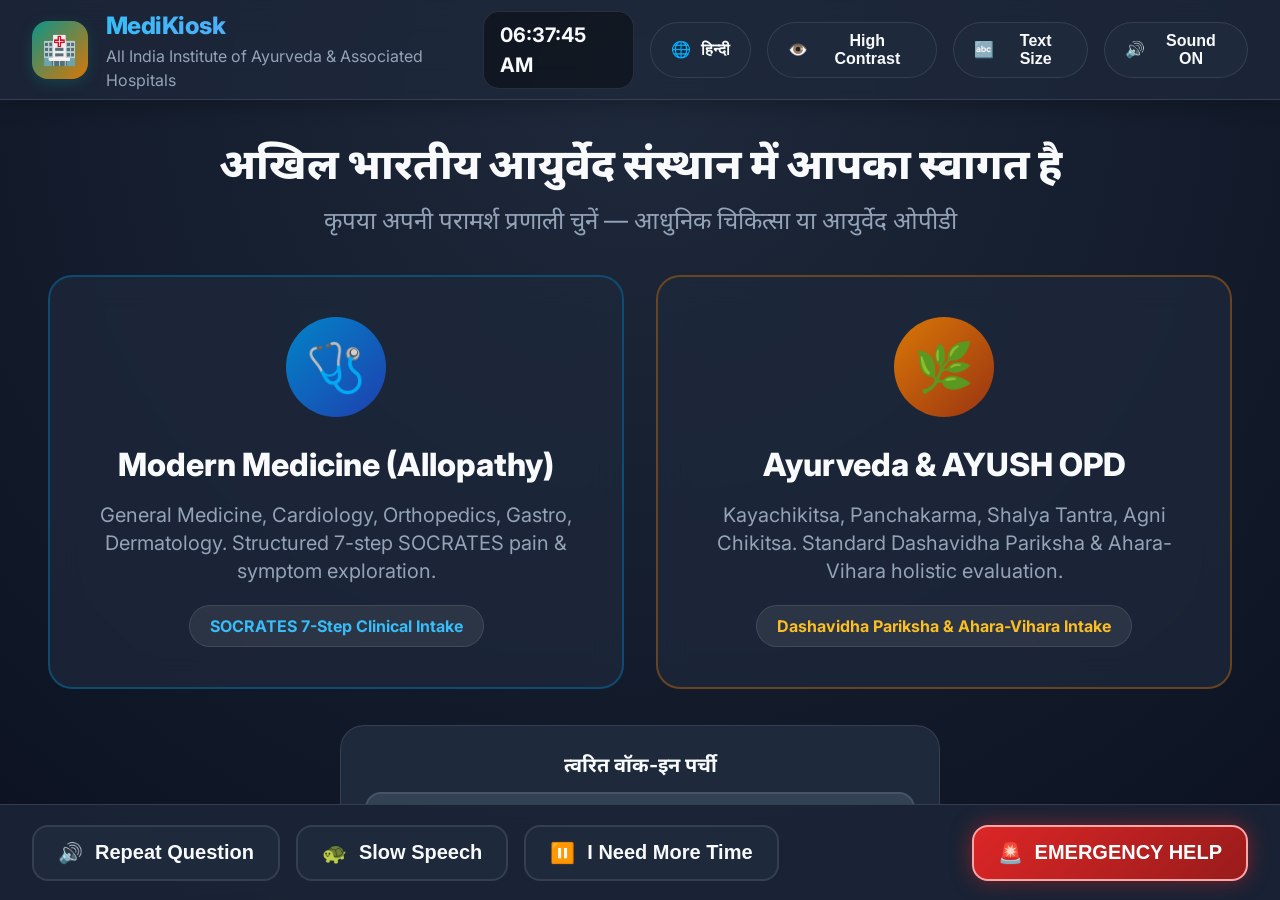
==== frontend_patient_kiosk/index.html @ 1a15a037 "feat: complete Patient Kiosk (Phase 3), Web Portals Suite (Phase 4), and DPDP shredding with E2E sce" ====
<!DOCTYPE html>
<html lang="hi">
<head>
    <meta charset="UTF-8">
    <meta name="viewport" content="width=device-width, initial-scale=1.0, maximum-scale=1.0, user-scalable=no">
    <title>MediKiosk — Multilingual OPD Case-Taking & Clinical Intake Kiosk</title>
    <meta name="description" content="AI-Powered Multilingual Clinical Intake Kiosk for Allopathic & AYUSH OPDs (AIIA / SIH26047)">
    
    <!-- Design System & Stylesheets -->
    <link rel="stylesheet" href="css/design_system.css">
    <link rel="stylesheet" href="css/kiosk_layout.css">
    <link rel="stylesheet" href="css/components.css">
</head>
<body>
    <div class="kiosk-app-container" id="app-root">
        <!-- Top Status & Header Bar -->
        <div id="header-root"></div>

        <!-- Main Dynamic Viewport -->
        <main class="kiosk-viewport" id="viewport-root" role="main" aria-live="polite">
            <!-- Dynamic Screens Loaded by App Coordinator -->
        </main>

        <!-- Bottom Universal Accessibility Controller -->
        <div id="footer-root"></div>

        <!-- Fullscreen Modals Container -->
        <div id="modal-root"></div>
    </div>

    <!-- Main Module Script -->
    <script type="module" src="js/app.js"></script>
</body>
</html>
---- frontend_patient_kiosk/css/design_system.css ----
/* ==========================================================================
   MediKiosk Design System & Accessibility Tokens (Vanilla CSS)
   ========================================================================== */

@import url('https://fonts.googleapis.com/css2?family=Inter:wght@400;500;600;700;800&family=Noto+Sans+Devanagari:wght@400;500;700&family=Noto+Sans+Gurmukhi:wght@400;600;700&display=swap');

:root {
  /* Color Palette - Clinical & Ayurvedic Parity */
  --primary-teal: #0d9488;
  --primary-teal-dark: #0f766e;
  --primary-teal-light: #ccfbf1;
  --primary-teal-glow: rgba(13, 148, 136, 0.25);

  --ayush-saffron: #d97706;
  --ayush-saffron-dark: #b45309;
  --ayush-saffron-light: #fef3c7;
  --ayush-saffron-glow: rgba(217, 119, 6, 0.25);

  --allopathy-blue: #0284c7;
  --allopathy-blue-dark: #0369a1;
  --allopathy-blue-light: #e0f2fe;

  --emergency-red: #dc2626;
  --emergency-red-dark: #991b1b;
  --emergency-red-light: #fee2e2;

  --amber-warning: #f59e0b;
  --success-green: #10b981;

  /* Neutral Dark Mode (Default Kiosk Theme) */
  --bg-main: #0b1120;
  --bg-surface: #1e293b;
  --bg-surface-elevated: #334155;
  --border-subtle: rgba(255, 255, 255, 0.1);
  --border-focus: #38bdf8;

  --text-primary: #f8fafc;
  --text-secondary: #94a3b8;
  --text-muted: #64748b;
  --text-inverse: #0f172a;

  /* Glassmorphism */
  --glass-bg: rgba(30, 41, 59, 0.75);
  --glass-border: rgba(255, 255, 255, 0.12);
  --glass-blur: blur(16px);
  --glass-shadow: 0 8px 32px 0 rgba(0, 0, 0, 0.37);

  /* Typography */
  --font-family: 'Inter', 'Noto Sans Devanagari', 'Noto Sans Gurmukhi', sans-serif;
  --font-size-sm: 16px;
  --font-size-base: 20px;
  --font-size-lg: 24px;
  --font-size-xl: 32px;
  --font-size-2xl: 42px;
  --font-size-hero: 56px;

  /* Accessibility & Tap Target Spacings */
  --tap-target-min: 56px;
  --tap-target-large: 72px;
  --radius-sm: 8px;
  --radius-md: 16px;
  --radius-lg: 24px;
  --radius-full: 9999px;

  /* Transitions */
  --transition-fast: 150ms cubic-bezier(0.4, 0, 0.2, 1);
  --transition-normal: 250ms cubic-bezier(0.4, 0, 0.2, 1);
  --transition-bounce: 400ms cubic-bezier(0.34, 1.56, 0.64, 1);
}

/* ==========================================================================
   High-Contrast Mode (Elderly & Low-Vision Accessibility)
   ========================================================================== */
body.high-contrast {
  --bg-main: #000000;
  --bg-surface: #000000;
  --bg-surface-elevated: #1a1a1a;
  --border-subtle: #ffffff;
  --border-focus: #ffff00;
  --text-primary: #ffffff;
  --text-secondary: #ffff00;
  --text-muted: #e2e8f0;
  --primary-teal: #00ffff;
  --ayush-saffron: #ffcc00;
  --emergency-red: #ff0000;
  --glass-bg: #000000;
  --glass-border: #ffffff;
  --glass-blur: none;
}

body.large-text {
  --font-size-sm: 20px;
  --font-size-base: 26px;
  --font-size-lg: 32px;
  --font-size-xl: 40px;
  --font-size-2xl: 52px;
  --font-size-hero: 68px;
  --tap-target-min: 68px;
  --tap-target-large: 84px;
}

/* Global Reset & Base */
*, *::before, *::after {
  box-sizing: border-box;
  margin: 0;
  padding: 0;
  -webkit-tap-highlight-color: transparent;
  user-select: none;
}

html, body {
  width: 100vw;
  height: 100vh;
  overflow: hidden;
  background-color: var(--bg-main);
  color: var(--text-primary);
  font-family: var(--font-family);
  font-size: var(--font-size-base);
  line-height: 1.5;
  -webkit-font-smoothing: antialiased;
}

/* Focus and Active States for Accessibility */
:focus-visible {
  outline: 4px solid var(--border-focus);
  outline-offset: 4px;
}

/* Screen Reader Only Utility */
.sr-only {
  position: absolute;
  width: 1px;
  height: 1px;
  padding: 0;
  margin: -1px;
  overflow: hidden;
  clip: rect(0, 0, 0, 0);
  white-space: nowrap;
  border-width: 0;
}
---- frontend_patient_kiosk/css/kiosk_layout.css ----
/* ==========================================================================
   MediKiosk Fullscreen Kiosk Layout & Status Bars
   ========================================================================== */

.kiosk-app-container {
  display: flex;
  flex-direction: column;
  width: 100vw;
  height: 100vh;
  position: relative;
  background: radial-gradient(circle at 50% 10%, #1e293b 0%, #0b1120 100%);
}

/* Header Bar */
.kiosk-header {
  height: 100px;
  background: var(--glass-bg);
  backdrop-filter: var(--glass-blur);
  border-bottom: 1px solid var(--glass-border);
  display: flex;
  align-items: center;
  justify-content: space-between;
  padding: 0 32px;
  z-index: 50;
  box-shadow: 0 4px 20px rgba(0, 0, 0, 0.25);
}

.kiosk-branding {
  display: flex;
  align-items: center;
  gap: 18px;
}

.kiosk-logo-badge {
  width: 58px;
  height: 58px;
  border-radius: var(--radius-md);
  background: linear-gradient(135deg, var(--primary-teal), var(--ayush-saffron));
  display: flex;
  align-items: center;
  justify-content: center;
  font-size: 28px;
  box-shadow: 0 4px 14px var(--primary-teal-glow);
}

.kiosk-title-group h1 {
  font-size: var(--font-size-lg);
  font-weight: 800;
  letter-spacing: -0.5px;
  background: linear-gradient(90deg, #38bdf8, #818cf8);
  -webkit-background-clip: text;
  -webkit-text-fill-color: transparent;
}

.kiosk-title-group p {
  font-size: var(--font-size-sm);
  color: var(--text-secondary);
}

.kiosk-header-actions {
  display: flex;
  align-items: center;
  gap: 16px;
}

.header-btn {
  height: var(--tap-target-min);
  padding: 0 20px;
  border-radius: var(--radius-full);
  background: var(--bg-surface);
  border: 1px solid var(--border-subtle);
  color: var(--text-primary);
  font-size: var(--font-size-sm);
  font-weight: 600;
  display: flex;
  align-items: center;
  gap: 10px;
  cursor: pointer;
  transition: all var(--transition-fast);
}

.header-btn:hover, .header-btn:active {
  background: var(--bg-surface-elevated);
  border-color: var(--border-focus);
  transform: translateY(-2px);
}

.header-btn.active {
  background: var(--primary-teal);
  color: #ffffff;
  border-color: var(--primary-teal-light);
  box-shadow: 0 0 16px var(--primary-teal-glow);
}

.clock-badge {
  font-size: var(--font-size-base);
  font-weight: 700;
  color: var(--text-primary);
  padding: 8px 16px;
  background: rgba(0, 0, 0, 0.4);
  border-radius: var(--radius-md);
  border: 1px solid var(--border-subtle);
}

/* Main Viewport Content */
.kiosk-viewport {
  flex: 1;
  position: relative;
  overflow-y: auto;
  overflow-x: hidden;
  display: flex;
  flex-direction: column;
  padding: 32px 48px;
}

/* Bottom Accessibility Bar */
.kiosk-footer-accessibility {
  height: 96px;
  background: var(--glass-bg);
  backdrop-filter: var(--glass-blur);
  border-top: 1px solid var(--glass-border);
  display: flex;
  align-items: center;
  justify-content: space-between;
  padding: 0 32px;
  z-index: 50;
}

.access-btn-group {
  display: flex;
  align-items: center;
  gap: 16px;
}

.access-btn {
  height: var(--tap-target-min);
  padding: 0 24px;
  border-radius: var(--radius-md);
  background: var(--bg-surface);
  border: 2px solid var(--border-subtle);
  color: var(--text-primary);
  font-size: var(--font-size-base);
  font-weight: 700;
  display: flex;
  align-items: center;
  gap: 12px;
  cursor: pointer;
  transition: all var(--transition-fast);
}

.access-btn:active {
  transform: scale(0.96);
}

.access-btn.emergency-btn {
  background: linear-gradient(135deg, var(--emergency-red), var(--emergency-red-dark));
  border-color: #fca5a5;
  color: #ffffff;
  box-shadow: 0 0 20px rgba(220, 38, 38, 0.5);
  animation: pulse-glow 2s infinite;
}

@keyframes pulse-glow {
  0%, 100% { box-shadow: 0 0 15px rgba(220, 38, 38, 0.4); }
  50% { box-shadow: 0 0 30px rgba(220, 38, 38, 0.8); }
}

/* Fullscreen Modals */
.kiosk-modal-overlay {
  position: fixed;
  top: 0;
  left: 0;
  width: 100vw;
  height: 100vh;
  background: rgba(0, 0, 0, 0.85);
  backdrop-filter: blur(8px);
  display: flex;
  align-items: center;
  justify-content: center;
  z-index: 100;
}

.kiosk-modal-card {
  width: 90%;
  max-width: 680px;
  background: var(--bg-surface);
  border: 2px solid var(--primary-teal);
  border-radius: var(--radius-lg);
  padding: 40px;
  box-shadow: 0 20px 50px rgba(0, 0, 0, 0.6);
  text-align: center;
  animation: modal-pop 300ms var(--transition-bounce);
}

@keyframes modal-pop {
  0% { transform: scale(0.85); opacity: 0; }
  100% { transform: scale(1); opacity: 1; }
}
---- frontend_patient_kiosk/css/components.css ----
/* ==========================================================================
   MediKiosk Interactive Components & Animation Styles
   ========================================================================== */

/* 50/50 Dual Discipline Cards */
.discipline-grid {
  display: grid;
  grid-template-columns: 1fr 1fr;
  gap: 32px;
  width: 100%;
  max-width: 1200px;
  margin: auto;
}

.discipline-card {
  background: var(--glass-bg);
  backdrop-filter: var(--glass-blur);
  border: 2px solid var(--border-subtle);
  border-radius: var(--radius-lg);
  padding: 40px 32px;
  display: flex;
  flex-direction: column;
  align-items: center;
  text-align: center;
  cursor: pointer;
  transition: all var(--transition-normal);
  position: relative;
  overflow: hidden;
}

.discipline-card:hover, .discipline-card:active {
  transform: translateY(-6px) scale(1.02);
}

.discipline-card.allopathy {
  border-color: rgba(2, 132, 199, 0.4);
}
.discipline-card.allopathy:hover {
  border-color: var(--allopathy-blue);
  box-shadow: 0 12px 36px rgba(2, 132, 199, 0.35);
}

.discipline-card.ayush {
  border-color: rgba(217, 119, 6, 0.4);
}
.discipline-card.ayush:hover {
  border-color: var(--ayush-saffron);
  box-shadow: 0 12px 36px rgba(217, 119, 6, 0.35);
}

.discipline-icon {
  width: 100px;
  height: 100px;
  border-radius: var(--radius-full);
  display: flex;
  align-items: center;
  justify-content: center;
  font-size: 48px;
  margin-bottom: 24px;
}

.discipline-card.allopathy .discipline-icon {
  background: linear-gradient(135deg, var(--allopathy-blue), #1e40af);
}

.discipline-card.ayush .discipline-icon {
  background: linear-gradient(135deg, var(--ayush-saffron), #9a3412);
}

.discipline-title {
  font-size: var(--font-size-xl);
  font-weight: 800;
  margin-bottom: 12px;
}

.discipline-subtitle {
  font-size: var(--font-size-base);
  color: var(--text-secondary);
  line-height: 1.4;
  margin-bottom: 20px;
}

.discipline-badge {
  padding: 8px 20px;
  border-radius: var(--radius-full);
  font-size: var(--font-size-sm);
  font-weight: 700;
  background: rgba(255, 255, 255, 0.08);
  border: 1px solid var(--border-subtle);
}

/* Voice Turn-Taking Pulse Sphere */
.voice-sphere-container {
  display: flex;
  flex-direction: column;
  align-items: center;
  justify-content: center;
  margin: 32px 0;
  position: relative;
}

.voice-sphere {
  width: 140px;
  height: 140px;
  border-radius: var(--radius-full);
  background: linear-gradient(135deg, var(--primary-teal), #0284c7);
  display: flex;
  align-items: center;
  justify-content: center;
  font-size: 56px;
  box-shadow: 0 0 30px var(--primary-teal-glow);
  position: relative;
  cursor: pointer;
  transition: transform var(--transition-bounce);
}

.voice-sphere.recording {
  background: linear-gradient(135deg, #ef4444, #dc2626);
  box-shadow: 0 0 40px rgba(239, 68, 68, 0.7);
  animation: pulse-ring 1.5s infinite;
}

@keyframes pulse-ring {
  0% { transform: scale(1); box-shadow: 0 0 0 0 rgba(239, 68, 68, 0.7); }
  70% { transform: scale(1.08); box-shadow: 0 0 0 30px rgba(239, 68, 68, 0); }
  100% { transform: scale(1); box-shadow: 0 0 0 0 rgba(239, 68, 68, 0); }
}

/* Audio Waveform Canvas / Bars */
.audio-waveform {
  display: flex;
  align-items: center;
  justify-content: center;
  gap: 6px;
  height: 48px;
  margin-top: 16px;
}

.waveform-bar {
  width: 6px;
  height: 12px;
  background: var(--primary-teal);
  border-radius: 4px;
  transition: height 100ms ease;
}

/* Large Touch Chips */
.chip-grid {
  display: flex;
  flex-wrap: wrap;
  gap: 16px;
  justify-content: center;
  max-width: 900px;
  margin: 24px auto;
}

.touch-chip {
  min-height: var(--tap-target-min);
  padding: 14px 28px;
  border-radius: var(--radius-full);
  background: var(--bg-surface);
  border: 2px solid var(--border-subtle);
  color: var(--text-primary);
  font-size: var(--font-size-base);
  font-weight: 600;
  display: flex;
  align-items: center;
  gap: 12px;
  cursor: pointer;
  transition: all var(--transition-fast);
}

.touch-chip:hover, .touch-chip:active {
  background: var(--bg-surface-elevated);
  border-color: var(--primary-teal);
  transform: translateY(-2px);
}

.touch-chip.selected {
  background: var(--primary-teal);
  border-color: #5eead4;
  color: #ffffff;
  box-shadow: 0 0 20px var(--primary-teal-glow);
}

/* Pain Severity Scale (0 to 10) */
.pain-scale-grid {
  display: grid;
  grid-template-columns: repeat(11, 1fr);
  gap: 8px;
  width: 100%;
  max-width: 900px;
  margin: 24px auto;
}

.pain-btn {
  height: var(--tap-target-large);
  border-radius: var(--radius-md);
  border: 2px solid var(--border-subtle);
  background: var(--bg-surface);
  color: var(--text-primary);
  font-size: var(--font-size-lg);
  font-weight: 800;
  display: flex;
  flex-direction: column;
  align-items: center;
  justify-content: center;
  cursor: pointer;
  transition: all var(--transition-fast);
}

.pain-btn:hover {
  transform: scale(1.08);
}

.pain-btn.selected {
  border-color: #ffffff;
  box-shadow: 0 0 20px rgba(255, 255, 255, 0.5);
}

/* Step Progress Indicator */
.step-progress-bar {
  display: flex;
  align-items: center;
  justify-content: center;
  gap: 12px;
  margin-bottom: 24px;
}

.progress-dot {
  width: 16px;
  height: 16px;
  border-radius: var(--radius-full);
  background: var(--bg-surface-elevated);
  border: 2px solid var(--border-subtle);
  transition: all var(--transition-normal);
}

.progress-dot.active {
  background: var(--primary-teal);
  border-color: #5eead4;
  transform: scale(1.3);
  box-shadow: 0 0 12px var(--primary-teal-glow);
}

.progress-dot.completed {
  background: var(--success-green);
  border-color: #86efac;
}

/* Thermal Receipt Print Card */
.thermal-slip-card {
  width: 100%;
  max-width: 460px;
  background: #ffffff;
  color: #0f172a;
  border-radius: var(--radius-md);
  padding: 32px 24px;
  margin: auto;
  box-shadow: 0 16px 40px rgba(0, 0, 0, 0.4);
  font-family: 'Courier New', Courier, monospace;
  text-align: center;
  position: relative;
}

.slip-divider {
  border-top: 2px dashed #94a3b8;
  margin: 16px 0;
}

.slip-token-number {
  font-size: 64px;
  font-weight: 900;
  color: #0f172a;
  letter-spacing: -1px;
}

.qr-code-box {
  display: flex;
  align-items: center;
  justify-content: center;
  margin: 20px 0;
}
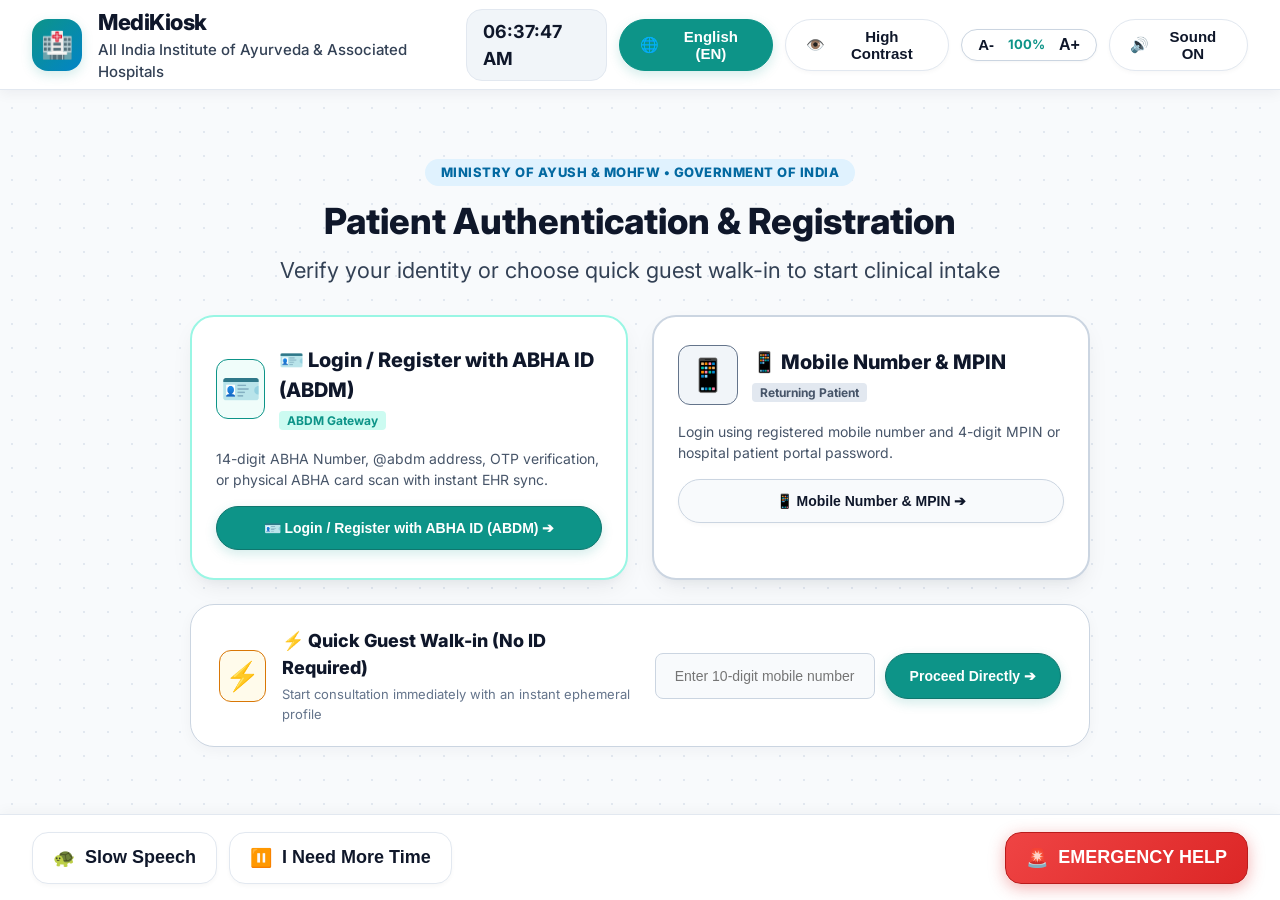
==== commit d82583cb: "feat: complete multilingual patient kiosk, hospital network, and dedicated physician console" ====
--- a/frontend_patient_kiosk/index.html
+++ b/frontend_patient_kiosk/index.html
@@ -1,5 +1,5 @@
 <!DOCTYPE html>
-<html lang="hi">
+<html lang="en">
 <head>
     <meta charset="UTF-8">
     <meta name="viewport" content="width=device-width, initial-scale=1.0, maximum-scale=1.0, user-scalable=no">
--- a/frontend_patient_kiosk/css/design_system.css
+++ b/frontend_patient_kiosk/css/design_system.css
@@ -1,63 +1,66 @@
 /* ==========================================================================
-   MediKiosk Design System & Accessibility Tokens (Vanilla CSS)
+   MediKiosk Design System & Accessibility Tokens (Hospital Clinical White Theme)
    ========================================================================== */
 
 @import url('https://fonts.googleapis.com/css2?family=Inter:wght@400;500;600;700;800&family=Noto+Sans+Devanagari:wght@400;500;700&family=Noto+Sans+Gurmukhi:wght@400;600;700&display=swap');
 
 :root {
-  /* Color Palette - Clinical & Ayurvedic Parity */
+  /* Dynamic Accessibility Font Scale Multiplier */
+  --font-scale: 1;
+
+  /* Color Palette - Calming Clinical & Ayurvedic Parity */
   --primary-teal: #0d9488;
   --primary-teal-dark: #0f766e;
-  --primary-teal-light: #ccfbf1;
-  --primary-teal-glow: rgba(13, 148, 136, 0.25);
+  --primary-teal-light: #f0fdfa;
+  --primary-teal-glow: rgba(13, 148, 136, 0.18);
 
   --ayush-saffron: #d97706;
   --ayush-saffron-dark: #b45309;
-  --ayush-saffron-light: #fef3c7;
-  --ayush-saffron-glow: rgba(217, 119, 6, 0.25);
+  --ayush-saffron-light: #fffbeb;
+  --ayush-saffron-glow: rgba(217, 119, 6, 0.18);
 
   --allopathy-blue: #0284c7;
   --allopathy-blue-dark: #0369a1;
-  --allopathy-blue-light: #e0f2fe;
+  --allopathy-blue-light: #f0f9ff;
 
   --emergency-red: #dc2626;
   --emergency-red-dark: #991b1b;
-  --emergency-red-light: #fee2e2;
+  --emergency-red-light: #fef2f2;
 
-  --amber-warning: #f59e0b;
-  --success-green: #10b981;
+  --amber-warning: #d97706;
+  --success-green: #059669;
 
-  /* Neutral Dark Mode (Default Kiosk Theme) */
-  --bg-main: #0b1120;
-  --bg-surface: #1e293b;
-  --bg-surface-elevated: #334155;
-  --border-subtle: rgba(255, 255, 255, 0.1);
-  --border-focus: #38bdf8;
+  /* Hospital Clean White & Slate Tones */
+  --bg-main: #f8fafc;
+  --bg-surface: #ffffff;
+  --bg-surface-elevated: #f1f5f9;
+  --border-subtle: #e2e8f0;
+  --border-focus: #0284c7;
 
-  --text-primary: #f8fafc;
-  --text-secondary: #94a3b8;
+  --text-primary: #0f172a;
+  --text-secondary: #334155;
   --text-muted: #64748b;
-  --text-inverse: #0f172a;
+  --text-inverse: #ffffff;
 
-  /* Glassmorphism */
-  --glass-bg: rgba(30, 41, 59, 0.75);
-  --glass-border: rgba(255, 255, 255, 0.12);
-  --glass-blur: blur(16px);
-  --glass-shadow: 0 8px 32px 0 rgba(0, 0, 0, 0.37);
+  /* Clinical Glass & Elevation Cards */
+  --glass-bg: rgba(255, 255, 255, 0.95);
+  --glass-border: #e2e8f0;
+  --glass-blur: blur(12px);
+  --glass-shadow: 0 10px 25px -5px rgba(15, 23, 42, 0.08), 0 8px 10px -6px rgba(15, 23, 42, 0.04);
 
-  /* Typography */
+  /* Typography Scales Cleanly with --font-scale */
   --font-family: 'Inter', 'Noto Sans Devanagari', 'Noto Sans Gurmukhi', sans-serif;
-  --font-size-sm: 16px;
-  --font-size-base: 20px;
-  --font-size-lg: 24px;
-  --font-size-xl: 32px;
-  --font-size-2xl: 42px;
-  --font-size-hero: 56px;
+  --font-size-sm: calc(15px * var(--font-scale, 1));
+  --font-size-base: calc(18px * var(--font-scale, 1));
+  --font-size-lg: calc(22px * var(--font-scale, 1));
+  --font-size-xl: calc(28px * var(--font-scale, 1));
+  --font-size-2xl: calc(36px * var(--font-scale, 1));
+  --font-size-hero: calc(48px * var(--font-scale, 1));
 
   /* Accessibility & Tap Target Spacings */
-  --tap-target-min: 56px;
-  --tap-target-large: 72px;
-  --radius-sm: 8px;
+  --tap-target-min: 52px;
+  --tap-target-large: 68px;
+  --radius-sm: 10px;
   --radius-md: 16px;
   --radius-lg: 24px;
   --radius-full: 9999px;
@@ -68,9 +71,7 @@
   --transition-bounce: 400ms cubic-bezier(0.34, 1.56, 0.64, 1);
 }
 
-/* ==========================================================================
-   High-Contrast Mode (Elderly & Low-Vision Accessibility)
-   ========================================================================== */
+/* High-Contrast Mode */
 body.high-contrast {
   --bg-main: #000000;
   --bg-surface: #000000;
@@ -86,17 +87,6 @@
   --glass-bg: #000000;
   --glass-border: #ffffff;
   --glass-blur: none;
-}
-
-body.large-text {
-  --font-size-sm: 20px;
-  --font-size-base: 26px;
-  --font-size-lg: 32px;
-  --font-size-xl: 40px;
-  --font-size-2xl: 52px;
-  --font-size-hero: 68px;
-  --tap-target-min: 68px;
-  --tap-target-large: 84px;
 }
 
 /* Global Reset & Base */
--- a/frontend_patient_kiosk/css/kiosk_layout.css
+++ b/frontend_patient_kiosk/css/kiosk_layout.css
@@ -1,5 +1,5 @@
 /* ==========================================================================
-   MediKiosk Fullscreen Kiosk Layout & Status Bars
+   MediKiosk Fullscreen Kiosk Layout & Status Bars (Hospital Clean White Theme)
    ========================================================================== */
 
 .kiosk-app-container {
@@ -8,67 +8,68 @@
   width: 100vw;
   height: 100vh;
   position: relative;
-  background: radial-gradient(circle at 50% 10%, #1e293b 0%, #0b1120 100%);
+  background: #f8fafc;
+  background-image: radial-gradient(#e2e8f0 1px, transparent 1px);
+  background-size: 24px 24px;
 }
 
 /* Header Bar */
 .kiosk-header {
-  height: 100px;
-  background: var(--glass-bg);
-  backdrop-filter: var(--glass-blur);
-  border-bottom: 1px solid var(--glass-border);
+  height: 90px;
+  background: #ffffff;
+  border-bottom: 1px solid var(--border-subtle);
   display: flex;
   align-items: center;
   justify-content: space-between;
   padding: 0 32px;
   z-index: 50;
-  box-shadow: 0 4px 20px rgba(0, 0, 0, 0.25);
+  box-shadow: 0 4px 12px rgba(15, 23, 42, 0.05);
 }
 
 .kiosk-branding {
   display: flex;
   align-items: center;
-  gap: 18px;
+  gap: 16px;
 }
 
 .kiosk-logo-badge {
-  width: 58px;
-  height: 58px;
+  width: 52px;
+  height: 52px;
   border-radius: var(--radius-md);
-  background: linear-gradient(135deg, var(--primary-teal), var(--ayush-saffron));
+  background: linear-gradient(135deg, var(--primary-teal), #0284c7);
   display: flex;
   align-items: center;
   justify-content: center;
-  font-size: 28px;
-  box-shadow: 0 4px 14px var(--primary-teal-glow);
+  font-size: 26px;
+  color: #ffffff;
+  box-shadow: 0 4px 12px var(--primary-teal-glow);
 }
 
 .kiosk-title-group h1 {
   font-size: var(--font-size-lg);
   font-weight: 800;
   letter-spacing: -0.5px;
-  background: linear-gradient(90deg, #38bdf8, #818cf8);
-  -webkit-background-clip: text;
-  -webkit-text-fill-color: transparent;
+  color: #0f172a;
 }
 
 .kiosk-title-group p {
   font-size: var(--font-size-sm);
   color: var(--text-secondary);
+  font-weight: 500;
 }
 
 .kiosk-header-actions {
   display: flex;
   align-items: center;
-  gap: 16px;
+  gap: 12px;
 }
 
 .header-btn {
   height: var(--tap-target-min);
   padding: 0 20px;
   border-radius: var(--radius-full);
-  background: var(--bg-surface);
-  border: 1px solid var(--border-subtle);
+  background: #ffffff;
+  border: 1.5px solid var(--border-subtle);
   color: var(--text-primary);
   font-size: var(--font-size-sm);
   font-weight: 600;
@@ -76,20 +77,21 @@
   align-items: center;
   gap: 10px;
   cursor: pointer;
+  box-shadow: 0 2px 4px rgba(0, 0, 0, 0.03);
   transition: all var(--transition-fast);
 }
 
 .header-btn:hover, .header-btn:active {
   background: var(--bg-surface-elevated);
   border-color: var(--border-focus);
-  transform: translateY(-2px);
+  transform: translateY(-1px);
 }
 
 .header-btn.active {
   background: var(--primary-teal);
   color: #ffffff;
-  border-color: var(--primary-teal-light);
-  box-shadow: 0 0 16px var(--primary-teal-glow);
+  border-color: var(--primary-teal-dark);
+  box-shadow: 0 4px 12px var(--primary-teal-glow);
 }
 
 .clock-badge {
@@ -97,7 +99,7 @@
   font-weight: 700;
   color: var(--text-primary);
   padding: 8px 16px;
-  background: rgba(0, 0, 0, 0.4);
+  background: #f1f5f9;
   border-radius: var(--radius-md);
   border: 1px solid var(--border-subtle);
 }
@@ -110,59 +112,65 @@
   overflow-x: hidden;
   display: flex;
   flex-direction: column;
-  padding: 32px 48px;
+  padding: 28px 40px;
 }
 
 /* Bottom Accessibility Bar */
 .kiosk-footer-accessibility {
-  height: 96px;
-  background: var(--glass-bg);
-  backdrop-filter: var(--glass-blur);
-  border-top: 1px solid var(--glass-border);
+  height: 86px;
+  background: #ffffff;
+  border-top: 1px solid var(--border-subtle);
   display: flex;
   align-items: center;
   justify-content: space-between;
   padding: 0 32px;
   z-index: 50;
+  box-shadow: 0 -4px 12px rgba(15, 23, 42, 0.03);
 }
 
 .access-btn-group {
   display: flex;
   align-items: center;
-  gap: 16px;
+  gap: 12px;
 }
 
 .access-btn {
   height: var(--tap-target-min);
-  padding: 0 24px;
+  padding: 0 20px;
   border-radius: var(--radius-md);
-  background: var(--bg-surface);
-  border: 2px solid var(--border-subtle);
+  background: #ffffff;
+  border: 1.5px solid var(--border-subtle);
   color: var(--text-primary);
   font-size: var(--font-size-base);
   font-weight: 700;
   display: flex;
   align-items: center;
-  gap: 12px;
+  gap: 10px;
   cursor: pointer;
+  box-shadow: 0 2px 4px rgba(0, 0, 0, 0.03);
   transition: all var(--transition-fast);
 }
 
+.access-btn:hover {
+  background: #f8fafc;
+  border-color: #94a3b8;
+}
+
 .access-btn:active {
-  transform: scale(0.96);
+  transform: scale(0.97);
 }
 
 .access-btn.emergency-btn {
-  background: linear-gradient(135deg, var(--emergency-red), var(--emergency-red-dark));
-  border-color: #fca5a5;
+  background: linear-gradient(135deg, #ef4444, #dc2626);
+  border-color: #b91c1c;
   color: #ffffff;
-  box-shadow: 0 0 20px rgba(220, 38, 38, 0.5);
+  box-shadow: 0 4px 16px rgba(220, 38, 38, 0.35);
   animation: pulse-glow 2s infinite;
 }
 
 @keyframes pulse-glow {
-  0%, 100% { box-shadow: 0 0 15px rgba(220, 38, 38, 0.4); }
-  50% { box-shadow: 0 0 30px rgba(220, 38, 38, 0.8); }
+  0%, 100% { box-shadow: 0 0 10px rgba(220, 38, 38, 0.3); }
+  50% { box-shadow: 0 0 24px rgba(220, 38, 38, 0.6); }
 }
 
 /* Fullscreen Modals */
@@ -172,8 +180,8 @@
   left: 0;
   width: 100vw;
   height: 100vh;
-  background: rgba(0, 0, 0, 0.85);
-  backdrop-filter: blur(8px);
+  background: rgba(15, 23, 42, 0.65);
+  backdrop-filter: blur(6px);
   display: flex;
   align-items: center;
   justify-content: center;
@@ -183,16 +191,16 @@
 .kiosk-modal-card {
   width: 90%;
   max-width: 680px;
-  background: var(--bg-surface);
+  background: #ffffff;
   border: 2px solid var(--primary-teal);
   border-radius: var(--radius-lg);
-  padding: 40px;
-  box-shadow: 0 20px 50px rgba(0, 0, 0, 0.6);
+  padding: 36px;
+  box-shadow: 0 25px 50px -12px rgba(15, 23, 42, 0.25);
   text-align: center;
-  animation: modal-pop 300ms var(--transition-bounce);
+  animation: modal-pop 250ms var(--transition-bounce);
 }
 
 @keyframes modal-pop {
-  0% { transform: scale(0.85); opacity: 0; }
+  0% { transform: scale(0.9); opacity: 0; }
   100% { transform: scale(1); opacity: 1; }
 }
--- a/frontend_patient_kiosk/css/components.css
+++ b/frontend_patient_kiosk/css/components.css
@@ -1,5 +1,5 @@
 /* ==========================================================================
-   MediKiosk Interactive Components & Animation Styles
+   MediKiosk Interactive Components & Animation Styles (Hospital White Theme)
    ========================================================================== */
 
 /* 50/50 Dual Discipline Cards */
@@ -13,11 +13,10 @@
 }
 
 .discipline-card {
-  background: var(--glass-bg);
-  backdrop-filter: var(--glass-blur);
+  background: var(--bg-surface);
   border: 2px solid var(--border-subtle);
   border-radius: var(--radius-lg);
-  padding: 40px 32px;
+  padding: 36px 32px;
   display: flex;
   flex-direction: column;
   align-items: center;
@@ -26,57 +25,62 @@
   transition: all var(--transition-normal);
   position: relative;
   overflow: hidden;
+  box-shadow: var(--glass-shadow);
 }
 
 .discipline-card:hover, .discipline-card:active {
-  transform: translateY(-6px) scale(1.02);
+  transform: translateY(-5px);
+  box-shadow: 0 20px 35px -10px rgba(15, 23, 42, 0.12);
 }
 
 .discipline-card.allopathy {
-  border-color: rgba(2, 132, 199, 0.4);
+  border-color: #bae6fd;
 }
 .discipline-card.allopathy:hover {
   border-color: var(--allopathy-blue);
-  box-shadow: 0 12px 36px rgba(2, 132, 199, 0.35);
+  box-shadow: 0 20px 35px -10px rgba(2, 132, 199, 0.2);
 }
 
 .discipline-card.ayush {
-  border-color: rgba(217, 119, 6, 0.4);
+  border-color: #fde68a;
 }
 .discipline-card.ayush:hover {
   border-color: var(--ayush-saffron);
-  box-shadow: 0 12px 36px rgba(217, 119, 6, 0.35);
+  box-shadow: 0 20px 35px -10px rgba(217, 119, 6, 0.2);
 }
 
 .discipline-icon {
-  width: 100px;
-  height: 100px;
-  border-radius: var(--radius-full);
-  display: flex;
-  align-items: center;
-  justify-content: center;
-  font-size: 48px;
-  margin-bottom: 24px;
+  width: 90px;
+  height: 90px;
+  border-radius: var(--radius-full);
+  display: flex;
+  align-items: center;
+  justify-content: center;
+  font-size: 44px;
+  margin-bottom: 20px;
 }
 
 .discipline-card.allopathy .discipline-icon {
-  background: linear-gradient(135deg, var(--allopathy-blue), #1e40af);
+  background: linear-gradient(135deg, #0284c7, #0369a1);
+  color: #ffffff;
 }
 
 .discipline-card.ayush .discipline-icon {
-  background: linear-gradient(135deg, var(--ayush-saffron), #9a3412);
+  background: linear-gradient(135deg, #d97706, #b45309);
+  color: #ffffff;
 }
 
 .discipline-title {
   font-size: var(--font-size-xl);
   font-weight: 800;
+  color: var(--text-primary);
   margin-bottom: 12px;
 }
 
 .discipline-subtitle {
   font-size: var(--font-size-base);
   color: var(--text-secondary);
-  line-height: 1.4;
+  line-height: 1.5;
   margin-bottom: 20px;
 }
 
@@ -85,7 +89,7 @@
   border-radius: var(--radius-full);
   font-size: var(--font-size-sm);
   font-weight: 700;
-  background: rgba(255, 255, 255, 0.08);
+  background: var(--bg-surface-elevated);
   border: 1px solid var(--border-subtle);
 }
 
@@ -95,34 +99,39 @@
   flex-direction: column;
   align-items: center;
   justify-content: center;
-  margin: 32px 0;
+  margin: 24px 0;
   position: relative;
 }
 
 .voice-sphere {
-  width: 140px;
-  height: 140px;
+  width: 120px;
+  height: 120px;
   border-radius: var(--radius-full);
   background: linear-gradient(135deg, var(--primary-teal), #0284c7);
   display: flex;
   align-items: center;
   justify-content: center;
-  font-size: 56px;
-  box-shadow: 0 0 30px var(--primary-teal-glow);
+  font-size: 50px;
+  color: #ffffff;
+  box-shadow: 0 10px 25px var(--primary-teal-glow);
   position: relative;
   cursor: pointer;
-  transition: transform var(--transition-bounce);
+  transition: transform var(--transition-bounce), box-shadow var(--transition-fast);
+}
+
+.voice-sphere:hover {
+  transform: scale(1.06);
 }
 
 .voice-sphere.recording {
   background: linear-gradient(135deg, #ef4444, #dc2626);
-  box-shadow: 0 0 40px rgba(239, 68, 68, 0.7);
+  box-shadow: 0 0 35px rgba(239, 68, 68, 0.6);
   animation: pulse-ring 1.5s infinite;
 }
 
 @keyframes pulse-ring {
-  0% { transform: scale(1); box-shadow: 0 0 0 0 rgba(239, 68, 68, 0.7); }
-  70% { transform: scale(1.08); box-shadow: 0 0 0 30px rgba(239, 68, 68, 0); }
+  0% { transform: scale(1); box-shadow: 0 0 0 0 rgba(239, 68, 68, 0.6); }
+  70% { transform: scale(1.08); box-shadow: 0 0 0 25px rgba(239, 68, 68, 0); }
   100% { transform: scale(1); box-shadow: 0 0 0 0 rgba(239, 68, 68, 0); }
 }
 
@@ -132,8 +141,8 @@
   align-items: center;
   justify-content: center;
   gap: 6px;
-  height: 48px;
-  margin-top: 16px;
+  height: 40px;
+  margin-top: 14px;
 }
 
 .waveform-bar {
@@ -144,29 +153,97 @@
   transition: height 100ms ease;
 }
 
+/* Live Voice-to-Text & Real-Time Translation Stream Box */
+.live-speech-box {
+  width: 100%;
+  max-width: 820px;
+  background: #ffffff;
+  border: 2px solid #cbd5e1;
+  border-radius: var(--radius-lg);
+  padding: 20px 24px;
+  margin: 16px auto;
+  box-shadow: 0 6px 20px -4px rgba(15, 23, 42, 0.08);
+  display: flex;
+  flex-direction: column;
+  gap: 12px;
+  animation: fade-in 200ms ease;
+}
+
+.live-speech-header {
+  display: flex;
+  align-items: center;
+  justify-content: space-between;
+  border-bottom: 1px solid var(--border-subtle);
+  padding-bottom: 8px;
+}
+
+.live-indicator-badge {
+  display: inline-flex;
+  align-items: center;
+  gap: 8px;
+  font-size: var(--font-size-sm);
+  font-weight: 700;
+  color: #dc2626;
+  background: #fee2e2;
+  padding: 4px 12px;
+  border-radius: var(--radius-full);
+}
+
+.live-dot {
+  width: 8px;
+  height: 8px;
+  border-radius: var(--radius-full);
+  background: #dc2626;
+  animation: live-blink 1s infinite alternate;
+}
+
+@keyframes live-blink {
+  from { opacity: 1; }
+  to { opacity: 0.2; }
+}
+
+.live-transcription-text {
+  font-size: var(--font-size-lg);
+  font-weight: 600;
+  color: var(--text-primary);
+  min-height: 38px;
+  line-height: 1.4;
+}
+
+.live-translation-text {
+  font-size: var(--font-size-base);
+  color: var(--allopathy-blue-dark);
+  background: #f0f9ff;
+  border-left: 4px solid var(--allopathy-blue);
+  padding: 8px 14px;
+  border-radius: 0 var(--radius-sm) var(--radius-sm) 0;
+  font-style: italic;
+}
+
 /* Large Touch Chips */
 .chip-grid {
   display: flex;
   flex-wrap: wrap;
-  gap: 16px;
+  gap: 14px;
   justify-content: center;
   max-width: 900px;
-  margin: 24px auto;
+  margin: 20px auto;
 }
 
 .touch-chip {
   min-height: var(--tap-target-min);
-  padding: 14px 28px;
-  border-radius: var(--radius-full);
-  background: var(--bg-surface);
+  padding: 12px 24px;
+  border-radius: var(--radius-full);
+  background: #ffffff;
   border: 2px solid var(--border-subtle);
   color: var(--text-primary);
   font-size: var(--font-size-base);
   font-weight: 600;
   display: flex;
   align-items: center;
-  gap: 12px;
+  gap: 10px;
   cursor: pointer;
+  box-shadow: 0 2px 6px rgba(0, 0, 0, 0.04);
   transition: all var(--transition-fast);
 }
 
@@ -174,48 +251,14 @@
   background: var(--bg-surface-elevated);
   border-color: var(--primary-teal);
   transform: translateY(-2px);
+  box-shadow: 0 6px 14px rgba(13, 148, 136, 0.15);
 }
 
 .touch-chip.selected {
   background: var(--primary-teal);
-  border-color: #5eead4;
+  border-color: var(--primary-teal-dark);
   color: #ffffff;
-  box-shadow: 0 0 20px var(--primary-teal-glow);
-}
-
-/* Pain Severity Scale (0 to 10) */
-.pain-scale-grid {
-  display: grid;
-  grid-template-columns: repeat(11, 1fr);
-  gap: 8px;
-  width: 100%;
-  max-width: 900px;
-  margin: 24px auto;
-}
-
-.pain-btn {
-  height: var(--tap-target-large);
-  border-radius: var(--radius-md);
-  border: 2px solid var(--border-subtle);
-  background: var(--bg-surface);
-  color: var(--text-primary);
-  font-size: var(--font-size-lg);
-  font-weight: 800;
-  display: flex;
-  flex-direction: column;
-  align-items: center;
-  justify-content: center;
-  cursor: pointer;
-  transition: all var(--transition-fast);
-}
-
-.pain-btn:hover {
-  transform: scale(1.08);
-}
-
-.pain-btn.selected {
-  border-color: #ffffff;
-  box-shadow: 0 0 20px rgba(255, 255, 255, 0.5);
+  box-shadow: 0 4px 14px var(--primary-teal-glow);
 }
 
 /* Step Progress Indicator */
@@ -224,40 +267,41 @@
   align-items: center;
   justify-content: center;
   gap: 12px;
-  margin-bottom: 24px;
+  margin-bottom: 20px;
 }
 
 .progress-dot {
-  width: 16px;
-  height: 16px;
-  border-radius: var(--radius-full);
-  background: var(--bg-surface-elevated);
-  border: 2px solid var(--border-subtle);
+  width: 14px;
+  height: 14px;
+  border-radius: var(--radius-full);
+  background: #cbd5e1;
+  border: 2px solid #94a3b8;
   transition: all var(--transition-normal);
 }
 
 .progress-dot.active {
   background: var(--primary-teal);
-  border-color: #5eead4;
+  border-color: var(--primary-teal-dark);
   transform: scale(1.3);
-  box-shadow: 0 0 12px var(--primary-teal-glow);
+  box-shadow: 0 0 10px var(--primary-teal-glow);
 }
 
 .progress-dot.completed {
   background: var(--success-green);
-  border-color: #86efac;
+  border-color: var(--success-green);
 }
 
 /* Thermal Receipt Print Card */
 .thermal-slip-card {
   width: 100%;
-  max-width: 460px;
+  max-width: 440px;
   background: #ffffff;
   color: #0f172a;
+  border: 1px solid #cbd5e1;
   border-radius: var(--radius-md);
   padding: 32px 24px;
   margin: auto;
-  box-shadow: 0 16px 40px rgba(0, 0, 0, 0.4);
+  box-shadow: 0 16px 36px rgba(15, 23, 42, 0.12);
   font-family: 'Courier New', Courier, monospace;
   text-align: center;
   position: relative;
@@ -269,7 +313,7 @@
 }
 
 .slip-token-number {
-  font-size: 64px;
+  font-size: 60px;
   font-weight: 900;
   color: #0f172a;
   letter-spacing: -1px;
@@ -279,5 +323,77 @@
   display: flex;
   align-items: center;
   justify-content: center;
-  margin: 20px 0;
-}
+  margin: 16px 0;
+}
+
+/* ABHA Modal & Registration Sheet */
+.modal-overlay {
+  position: fixed;
+  inset: 0;
+  background: rgba(15, 23, 42, 0.6);
+  backdrop-filter: blur(4px);
+  display: flex;
+  align-items: center;
+  justify-content: center;
+  z-index: 1000;
+  padding: 24px;
+  animation: fade-in 150ms ease;
+}
+
+.modal-dialog {
+  background: #ffffff;
+  border-radius: var(--radius-lg);
+  border: 1px solid var(--border-subtle);
+  width: 100%;
+  max-width: 640px;
+  box-shadow: 0 25px 50px -12px rgba(15, 23, 42, 0.25);
+  overflow: hidden;
+  animation: slide-up 200ms ease;
+}
+
+.modal-header {
+  background: #f8fafc;
+  border-bottom: 1px solid var(--border-subtle);
+  padding: 20px 24px;
+  display: flex;
+  align-items: center;
+  justify-content: space-between;
+}
+
+.modal-body {
+  padding: 24px;
+}
+
+.tab-nav {
+  display: flex;
+  border-bottom: 2px solid var(--border-subtle);
+  margin-bottom: 20px;
+}
+
+.tab-btn {
+  flex: 1;
+  padding: 12px 16px;
+  font-size: var(--font-size-base);
+  font-weight: 700;
+  color: var(--text-secondary);
+  background: none;
+  border: none;
+  border-bottom: 3px solid transparent;
+  cursor: pointer;
+  transition: all var(--transition-fast);
+}
+
+.tab-btn.active {
+  color: var(--primary-teal);
+  border-bottom-color: var(--primary-teal);
+}
+
+@keyframes fade-in {
+  from { opacity: 0; }
+  to { opacity: 1; }
+}
+
+@keyframes slide-up {
+  from { opacity: 0; transform: translateY(16px); }
+  to { opacity: 1; transform: translateY(0); }
+}
